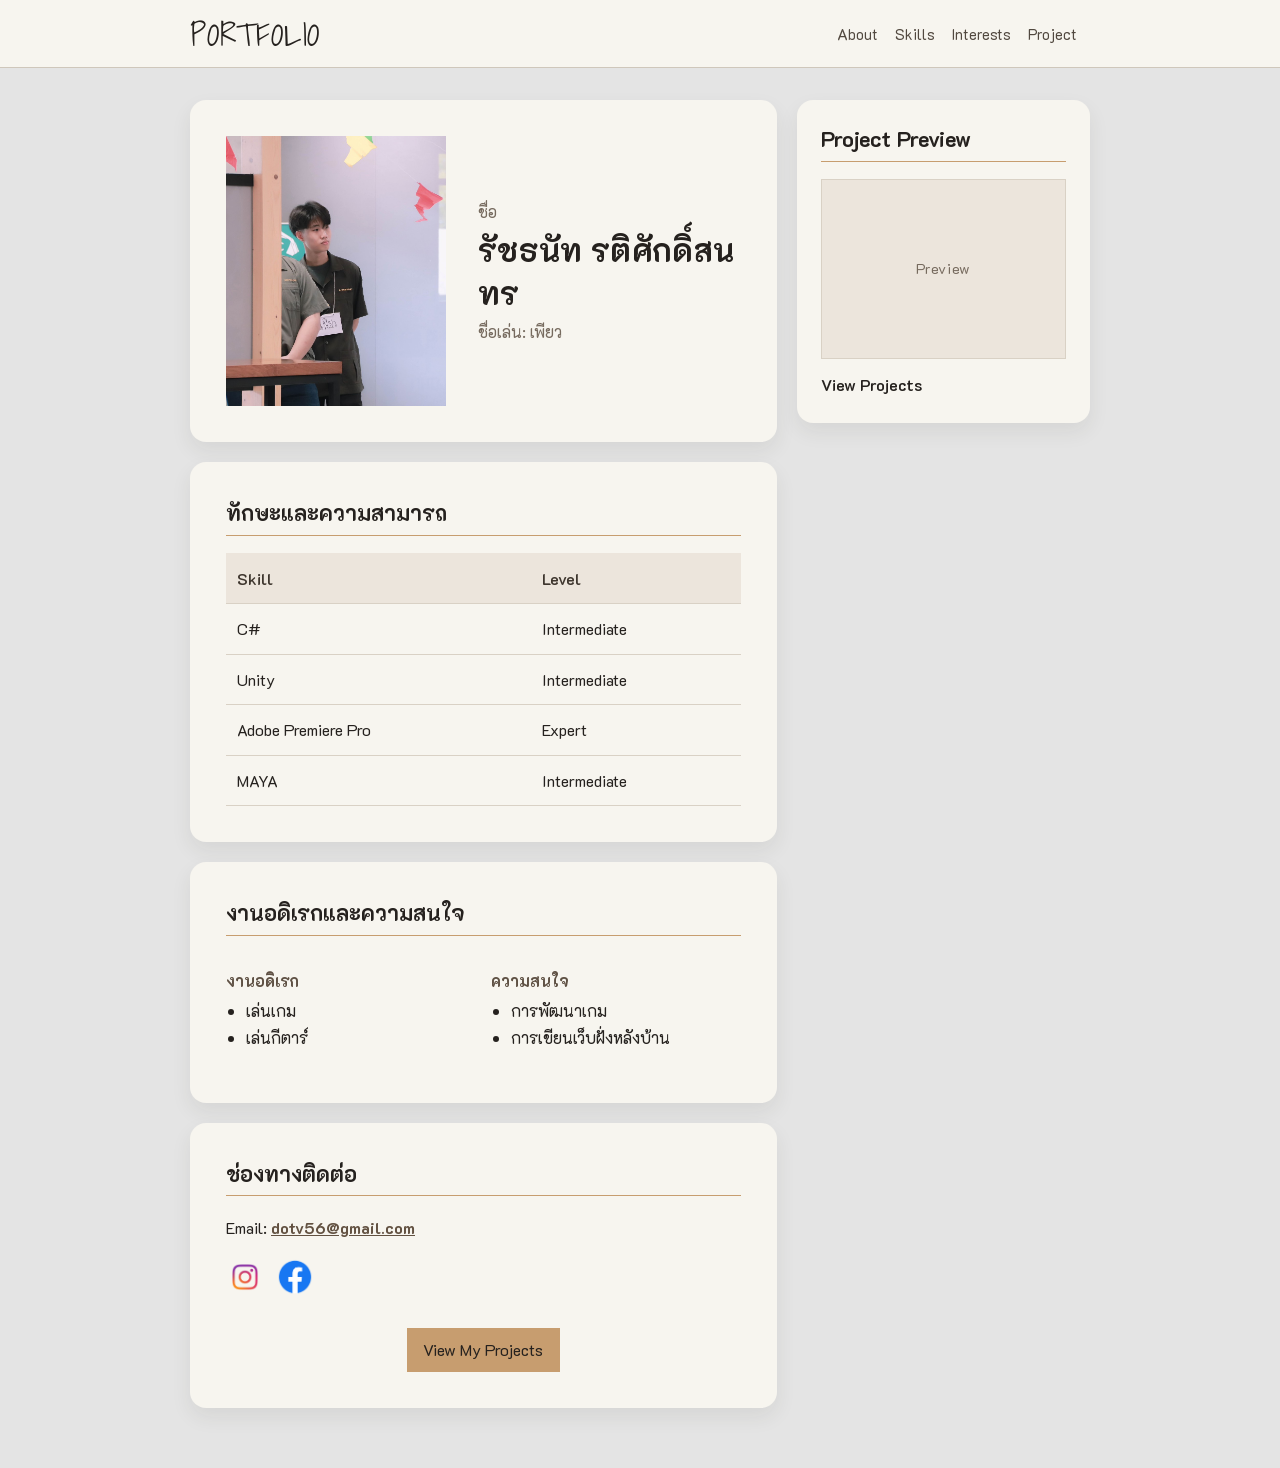
==== PortProject/index.html @ 0b239f5e "P6" ====
<!DOCTYPE html>
<html lang="th">
<head>
    <meta charset="UTF-8">
    <meta name="viewport" content="width=device-width, initial-scale=1.0">
    <title>Portfolio | รัชธนัท รติศักดิ์สนทร</title>
    <link rel="preconnect" href="https://fonts.googleapis.com">
    <link rel="preconnect" href="https://fonts.gstatic.com" crossorigin>
    <link href="https://fonts.googleapis.com/css2?family=K2D:ital,wght@0,100;0,200;0,300;0,400;0,500;0,600;0,700;0,800;1,100;1,200;1,300;1,400;1,500;1,600;1,700;1,800&family=Shadows+Into+Light&display=swap" rel="stylesheet">
    <link rel="stylesheet" href="style.css">
</head>
<body>
    <header class="site-header">
        <div class="header-content">
            <a class="site-name" href="index.html">PORTFOLIO</a>
            <nav aria-label="เมนูหลัก">
                <a href="#about">About</a>
                <a href="#skills">Skills</a>
                <a href="#interests">Interests</a>
                <a href="project.html">Project</a>
            </nav>
        </div>
    </header>

    <main class="page-content portfolio-page">
        <div class="portfolio-layout">
            <div class="portfolio-main">
                <section class="intro" id="about">
                    <img class="profile-photo" src="My%20pic/S__18489368.jpg" alt="รูปถ่ายของรัชธนัท รติศักดิ์สนทร">
                    <div class="intro-text">
                        <p class="greeting">ชื่อ</p>
                        <h1>รัชธนัท รติศักดิ์สนทร</h1>
                        <p class="nickname">ชื่อเล่น: เพียว</p>
                    </div>
                </section>

                <section class="content-section" id="skills">
                    <h2>ทักษะและความสามารถ</h2>
                    <table>
                        <thead>
                            <tr>
                                <th>Skill</th>
                                <th>Level</th>
                            </tr>
                        </thead>
                        <tbody>
                            <tr>
                                <td>C#</td>
                                <td>Intermediate</td>
                            </tr>
                            <tr>
                                <td>Unity</td>
                                <td>Intermediate</td>
                            </tr>
                            <tr>
                                <td>Adobe Premiere Pro</td>
                                <td>Expert</td>
                            </tr>
                            <tr>
                                <td>MAYA</td>
                                <td>Intermediate</td>
                            </tr>
                        </tbody>
                    </table>
                </section>

                <section class="content-section" id="interests">
                    <h2>งานอดิเรกและความสนใจ</h2>
                    <div class="two-columns">
                        <div>
                            <h3>งานอดิเรก</h3>
                            <ul>
                                <li>เล่นเกม</li>
                                <li>เล่นกีตาร์</li>
                            </ul>
                        </div>
                        <div>
                            <h3>ความสนใจ</h3>
                            <ul>
                                <li>การพัฒนาเกม</li>
                                <li>การเขียนเว็บฝั่งหลังบ้าน</li>
                            </ul>
                        </div>
                    </div>
                </section>

                <section class="content-section contact-section" id="contact">
                    <h2>ช่องทางติดต่อ</h2>
                    <p class="email-link">Email: <a href="mailto:dotv56@gmail.com">dotv56@gmail.com</a></p>
                    <p class="social-links">
                        <a href="https://www.instagram.com/nmps_pure/?hl=en" target="_blank" rel="noopener noreferrer">
                            <img src="My%20pic/pngtree-instagram-icon-instagram-logo-png-image_3584853.png" alt="Instagram">
                        </a>
                        <a href="https://www.facebook.com/RattanutRuttisaksuntorn" target="_blank" rel="noopener noreferrer">
                            <img src="My%20pic/image.png" alt="Facebook">
                        </a>
                    </p>
                    <p class="project-link-area">
                        <a class="main-link" href="project.html">View My Projects</a>
                    </p>
                </section>
            </div>

            <aside class="project-preview-sidebar" aria-label="ตัวอย่างผลงาน">
                <h2>Project Preview</h2>
                <a class="project-preview-card" href="project.html">
                    <span class="preview-placeholder">Preview</span>
                    <span class="preview-label">View Projects</span>
                </a>
            </aside>
        </div>
    </main>

</body>
</html>
---- PortProject/style.css ----
* {
    box-sizing: border-box;
}

html {
    scroll-behavior: smooth;
}

body {
    background-color: #e4e4e4;
    color: #25211e;
    font-family: "K2D", Tahoma, Arial, sans-serif;
    font-size: 1rem;
    line-height: 1.7;
    margin: 0;
}

.site-header {
    background-color: #f7f5ef;
    border-bottom: 1px solid #cfc7bb;
}

.header-content,
.page-content {
    margin: 0 auto;
    max-width: 900px;
    width: 92%;
}

.header-content {
    align-items: flex-start;
    display: flex;
    flex-direction: column;
    justify-content: space-between;
    padding: 1.1rem 0;
}

.site-name {
    color: #25211e;
    display: inline-block;
    font-family: "Shadows Into Light", cursive;
    font-size: 2rem;
    font-weight: normal;
    letter-spacing: 0.05rem;
    line-height: 1;
    text-decoration: none;
}

nav {
    margin-top: 0.65rem;
    text-align: left;
}

nav a {
    color: #51483f;
    display: inline-block;
    font-size: 0.92rem;
    margin-right: 0.8rem;
    text-decoration: none;
    transition: color 0.2s ease;
}

.nav-divider {
    color: #aa9d8d;
    margin-right: 0.8rem;
}

nav a:hover,
nav a:focus,
.email-link a:hover,
.email-link a:focus {
    color: #a87444;
    text-decoration: underline;
}

.page-content {
    padding: 2rem 0 2.5rem;
}

.portfolio-layout {
    display: grid;
    gap: 1.25rem;
    grid-template-columns: 1fr;
}

.project-preview-sidebar {
    background-color: #f7f5ef;
    border-radius: 16px;
    box-shadow: 0 9px 20px rgba(51, 45, 39, 0.08);
    margin-bottom: 1.25rem;
    padding: 1.5rem;
}

.project-preview-card {
    color: #25211e;
    display: block;
    text-decoration: none;
}

.preview-placeholder {
    align-items: center;
    background-color: #ece5dc;
    border: 1px solid #d9d1c5;
    color: #766a5e;
    display: flex;
    font-size: 0.9rem;
    justify-content: center;
    letter-spacing: 0.04rem;
    min-height: 180px;
}

.preview-label {
    display: block;
    font-weight: 600;
    margin-top: 0.75rem;
}

.project-preview-card:hover .preview-placeholder,
.project-preview-card:focus .preview-placeholder {
    background-color: #e2d8ca;
}

.project-preview-card:hover .preview-label,
.project-preview-card:focus .preview-label {
    color: #a87444;
}

.intro,
.content-section {
    background-color: #f7f5ef;
    border-radius: 16px;
    box-shadow: 0 9px 20px rgba(51, 45, 39, 0.08);
    margin-bottom: 1.25rem;
    padding: 1.5rem;
}

.intro {
    text-align: center;
}

.profile-photo {
    display: block;
    height: 270px;
    margin: 0 auto 1.5rem;
    object-fit: cover;
    object-position: center;
    width: 220px;
}

.greeting,
.nickname {
    color: #766a5e;
    margin: 0;
}

h1,
h2,
h3 {
    color: #25211e;
    line-height: 1.35;
}

h1 {
    font-size: 1.8rem;
    letter-spacing: 0.02rem;
    margin: 0.2rem 0;
}

h2 {
    border-bottom: 1px solid #c79d6f;
    font-size: 1.35rem;
    margin-top: 0;
    padding-bottom: 0.45rem;
}

h3 {
    color: #5f5144;
    font-size: 1rem;
    margin-bottom: 0.35rem;
}

.main-link {
    background-color: #c79d6f;
    color: #25211e;
    display: inline-block;
    margin-top: 0.5rem;
    padding: 0.55rem 1.05rem;
    text-decoration: none;
    transition: background-color 0.2s ease;
}

.main-link:hover,
.main-link:focus {
    background-color: #b8895d;
}

table {
    border-collapse: collapse;
    width: 100%;
}

th,
td {
    border-bottom: 1px solid #d9d1c5;
    padding: 0.7rem;
    text-align: left;
}

th {
    background-color: #ece5dc;
    color: #3e362e;
    font-weight: 600;
}

.two-columns {
    display: grid;
    gap: 1rem;
    grid-template-columns: 1fr;
}

ul {
    margin-top: 0;
    padding-left: 1.25rem;
}

.email-link a {
    color: #625141;
    font-weight: bold;
}

.social-links {
    align-items: center;
    display: flex;
    gap: 0.75rem;
}

.social-links a {
    display: inline-block;
    height: 38px;
}

.social-links img {
    height: 38px;
    object-fit: cover;
    transition: transform 0.2s ease;
    width: 38px;
}

.social-links a:hover img,
.social-links a:focus img {
    transform: scale(1.06);
}

.project-link-area {
    margin: 1.5rem 0 0;
    text-align: center;
}

.assignment-list {
    display: grid;
    gap: 0.65rem;
    grid-template-columns: 1fr;
    list-style: none;
    padding-left: 0;
}

.assignment-list li {
    background-color: #f1ebe3;
    border-left: 3px solid #c79d6f;
    padding: 0.7rem 0.85rem;
}

@media (min-width: 601px) {
    .header-content,
    .page-content {
        width: 90%;
    }

    .header-content {
        align-items: center;
        flex-direction: row;
    }

    nav {
        margin-top: 0;
        text-align: right;
    }

    .intro,
    .content-section {
        padding: 2.25rem;
    }

    .intro {
        align-items: center;
        display: grid;
        gap: 2rem;
        grid-template-columns: 220px 1fr;
        text-align: left;
    }

    .profile-photo {
        margin: 0;
    }

    h1 {
        font-size: 2rem;
    }

    .two-columns {
        grid-template-columns: 1fr 1fr;
    }

    .assignment-list {
        grid-template-columns: repeat(3, 1fr);
    }
}

@media (min-width: 901px) {
    .portfolio-layout {
        align-items: start;
        grid-template-columns: 2fr 1fr;
    }
}
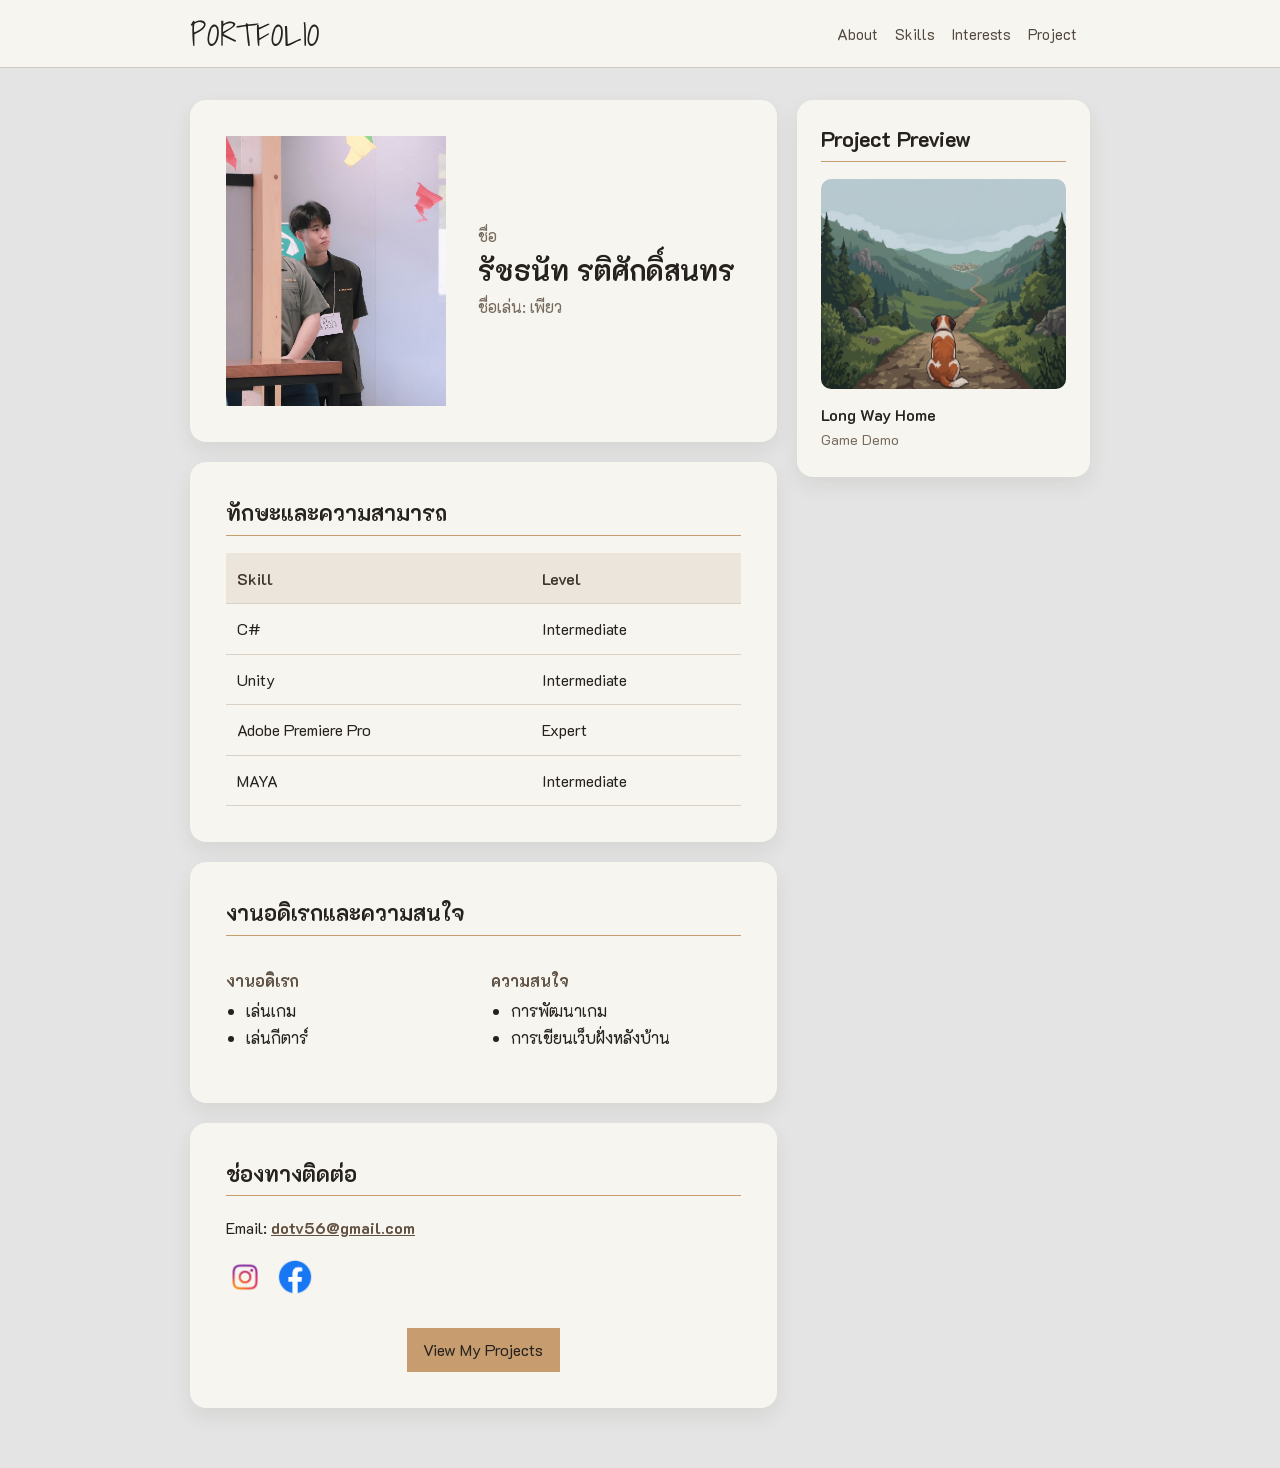
==== commit 87b316ba: "P8" ====
--- a/PortProject/index.html
+++ b/PortProject/index.html
@@ -10,40 +10,37 @@
     <link rel="stylesheet" href="style.css">
 </head>
 <body>
-    <header class="site-header">
+    <div class="site-header">
         <div class="header-content">
             <a class="site-name" href="index.html">PORTFOLIO</a>
-            <nav aria-label="เมนูหลัก">
+            <div class="site-nav">
                 <a href="#about">About</a>
                 <a href="#skills">Skills</a>
                 <a href="#interests">Interests</a>
                 <a href="project.html">Project</a>
-            </nav>
+            </div>
         </div>
-    </header>
+    </div>
 
-    <main class="page-content portfolio-page">
+    <div class="page-content portfolio-page">
         <div class="portfolio-layout">
             <div class="portfolio-main">
-                <section class="intro" id="about">
+                <div class="intro" id="about">
                     <img class="profile-photo" src="My%20pic/S__18489368.jpg" alt="รูปถ่ายของรัชธนัท รติศักดิ์สนทร">
                     <div class="intro-text">
                         <p class="greeting">ชื่อ</p>
                         <h1>รัชธนัท รติศักดิ์สนทร</h1>
                         <p class="nickname">ชื่อเล่น: เพียว</p>
                     </div>
-                </section>
+                </div>
 
-                <section class="content-section" id="skills">
+                <div class="content-section" id="skills">
                     <h2>ทักษะและความสามารถ</h2>
                     <table>
-                        <thead>
-                            <tr>
-                                <th>Skill</th>
-                                <th>Level</th>
-                            </tr>
-                        </thead>
-                        <tbody>
+                        <tr>
+                            <th>Skill</th>
+                            <th>Level</th>
+                        </tr>
                             <tr>
                                 <td>C#</td>
                                 <td>Intermediate</td>
@@ -60,11 +57,10 @@
                                 <td>MAYA</td>
                                 <td>Intermediate</td>
                             </tr>
-                        </tbody>
                     </table>
-                </section>
+                </div>
 
-                <section class="content-section" id="interests">
+                <div class="content-section" id="interests">
                     <h2>งานอดิเรกและความสนใจ</h2>
                     <div class="two-columns">
                         <div>
@@ -82,34 +78,35 @@
                             </ul>
                         </div>
                     </div>
-                </section>
+                </div>
 
-                <section class="content-section contact-section" id="contact">
+                <div class="content-section contact-section" id="contact">
                     <h2>ช่องทางติดต่อ</h2>
                     <p class="email-link">Email: <a href="mailto:dotv56@gmail.com">dotv56@gmail.com</a></p>
                     <p class="social-links">
-                        <a href="https://www.instagram.com/nmps_pure/?hl=en" target="_blank" rel="noopener noreferrer">
+                        <a href="https://www.instagram.com/nmps_pure/?hl=en">
                             <img src="My%20pic/pngtree-instagram-icon-instagram-logo-png-image_3584853.png" alt="Instagram">
                         </a>
-                        <a href="https://www.facebook.com/RattanutRuttisaksuntorn" target="_blank" rel="noopener noreferrer">
+                        <a href="https://www.facebook.com/RattanutRuttisaksuntorn">
                             <img src="My%20pic/image.png" alt="Facebook">
                         </a>
                     </p>
                     <p class="project-link-area">
                         <a class="main-link" href="project.html">View My Projects</a>
                     </p>
-                </section>
+                </div>
             </div>
 
-            <aside class="project-preview-sidebar" aria-label="ตัวอย่างผลงาน">
+            <div class="project-preview-sidebar">
                 <h2>Project Preview</h2>
-                <a class="project-preview-card" href="project.html">
-                    <span class="preview-placeholder">Preview</span>
-                    <span class="preview-label">View Projects</span>
+                <a class="project-preview-card" href="project.html#long-way-home">
+                    <img class="preview-image" src="My%20pic/long-way-home-cover.png" alt="ภาพปกเกม Long Way Home">
+                    <span class="preview-label">Long Way Home</span>
+                    <span class="preview-subtitle">Game Demo</span>
                 </a>
-            </aside>
+            </div>
         </div>
-    </main>
+    </div>
 
 </body>
 </html>
--- a/PortProject/style.css
+++ b/PortProject/style.css
@@ -1,9 +1,5 @@
 * {
     box-sizing: border-box;
-}
-
-html {
-    scroll-behavior: smooth;
 }
 
 body {
@@ -46,12 +42,12 @@
     text-decoration: none;
 }
 
-nav {
+.site-nav {
     margin-top: 0.65rem;
     text-align: left;
 }
 
-nav a {
+.site-nav a {
     color: #51483f;
     display: inline-block;
     font-size: 0.92rem;
@@ -65,8 +61,8 @@
     margin-right: 0.8rem;
 }
 
-nav a:hover,
-nav a:focus,
+.site-nav a:hover,
+.site-nav a:focus,
 .email-link a:hover,
 .email-link a:focus {
     color: #a87444;
@@ -97,16 +93,12 @@
     text-decoration: none;
 }
 
-.preview-placeholder {
-    align-items: center;
-    background-color: #ece5dc;
-    border: 1px solid #d9d1c5;
-    color: #766a5e;
-    display: flex;
-    font-size: 0.9rem;
-    justify-content: center;
-    letter-spacing: 0.04rem;
-    min-height: 180px;
+.preview-image {
+    border-radius: 10px;
+    display: block;
+    max-height: 320px;
+    object-fit: cover;
+    width: 100%;
 }
 
 .preview-label {
@@ -115,9 +107,10 @@
     margin-top: 0.75rem;
 }
 
-.project-preview-card:hover .preview-placeholder,
-.project-preview-card:focus .preview-placeholder {
-    background-color: #e2d8ca;
+.preview-subtitle {
+    color: #766a5e;
+    display: block;
+    font-size: 0.9rem;
 }
 
 .project-preview-card:hover .preview-label,
@@ -143,7 +136,6 @@
     height: 270px;
     margin: 0 auto 1.5rem;
     object-fit: cover;
-    object-position: center;
     width: 220px;
 }
 
@@ -267,7 +259,94 @@
 .assignment-list li {
     background-color: #f1ebe3;
     border-left: 3px solid #c79d6f;
+}
+
+.assignment-list a {
+    color: #25211e;
+    display: block;
     padding: 0.7rem 0.85rem;
+    text-decoration: none;
+}
+
+.assignment-list a:hover,
+.assignment-list a:focus {
+    background-color: #e2d8ca;
+    text-decoration: underline;
+}
+
+.game-title {
+    font-size: 1.3rem;
+    margin-top: 0;
+}
+
+#long-way-home {
+    padding-top: 1rem;
+}
+
+.game-type {
+    color: #766a5e;
+    margin-top: 0;
+}
+
+.game-gallery {
+    margin: 1.5rem 0;
+}
+
+.game-gallery img,
+.game-video-link img {
+    border-radius: 10px;
+    display: block;
+    width: 100%;
+}
+
+.game-gallery-controls {
+    align-items: center;
+    display: flex;
+    flex-wrap: wrap;
+    gap: 0.5rem 1rem;
+    justify-content: space-between;
+    margin-top: 0.75rem;
+}
+
+.game-gallery-controls p {
+    color: #766a5e;
+    margin: 0;
+}
+
+.game-gallery-controls button {
+    background-color: #ece5dc;
+    border: 1px solid #d9d1c5;
+    border-radius: 6px;
+    color: #25211e;
+    cursor: pointer;
+    font-family: inherit;
+    font-size: 1rem;
+    padding: 0.4rem 0.8rem;
+}
+
+.game-gallery-controls button:hover,
+.game-gallery-controls button:focus {
+    background-color: #e2d8ca;
+}
+
+.game-features {
+    margin-bottom: 1.5rem;
+}
+
+.game-video-link {
+    color: #625141;
+    display: block;
+    text-decoration: none;
+}
+
+.game-video-link span {
+    display: block;
+    margin-top: 0.5rem;
+}
+
+.game-video-link:hover,
+.game-video-link:focus {
+    text-decoration: underline;
 }
 
 @media (min-width: 601px) {
@@ -281,7 +360,7 @@
         flex-direction: row;
     }
 
-    nav {
+    .site-nav {
         margin-top: 0;
         text-align: right;
     }
@@ -321,4 +400,8 @@
         align-items: start;
         grid-template-columns: 2fr 1fr;
     }
-}
+
+    .intro h1 {
+        font-size: 1.75rem;
+    }
+}
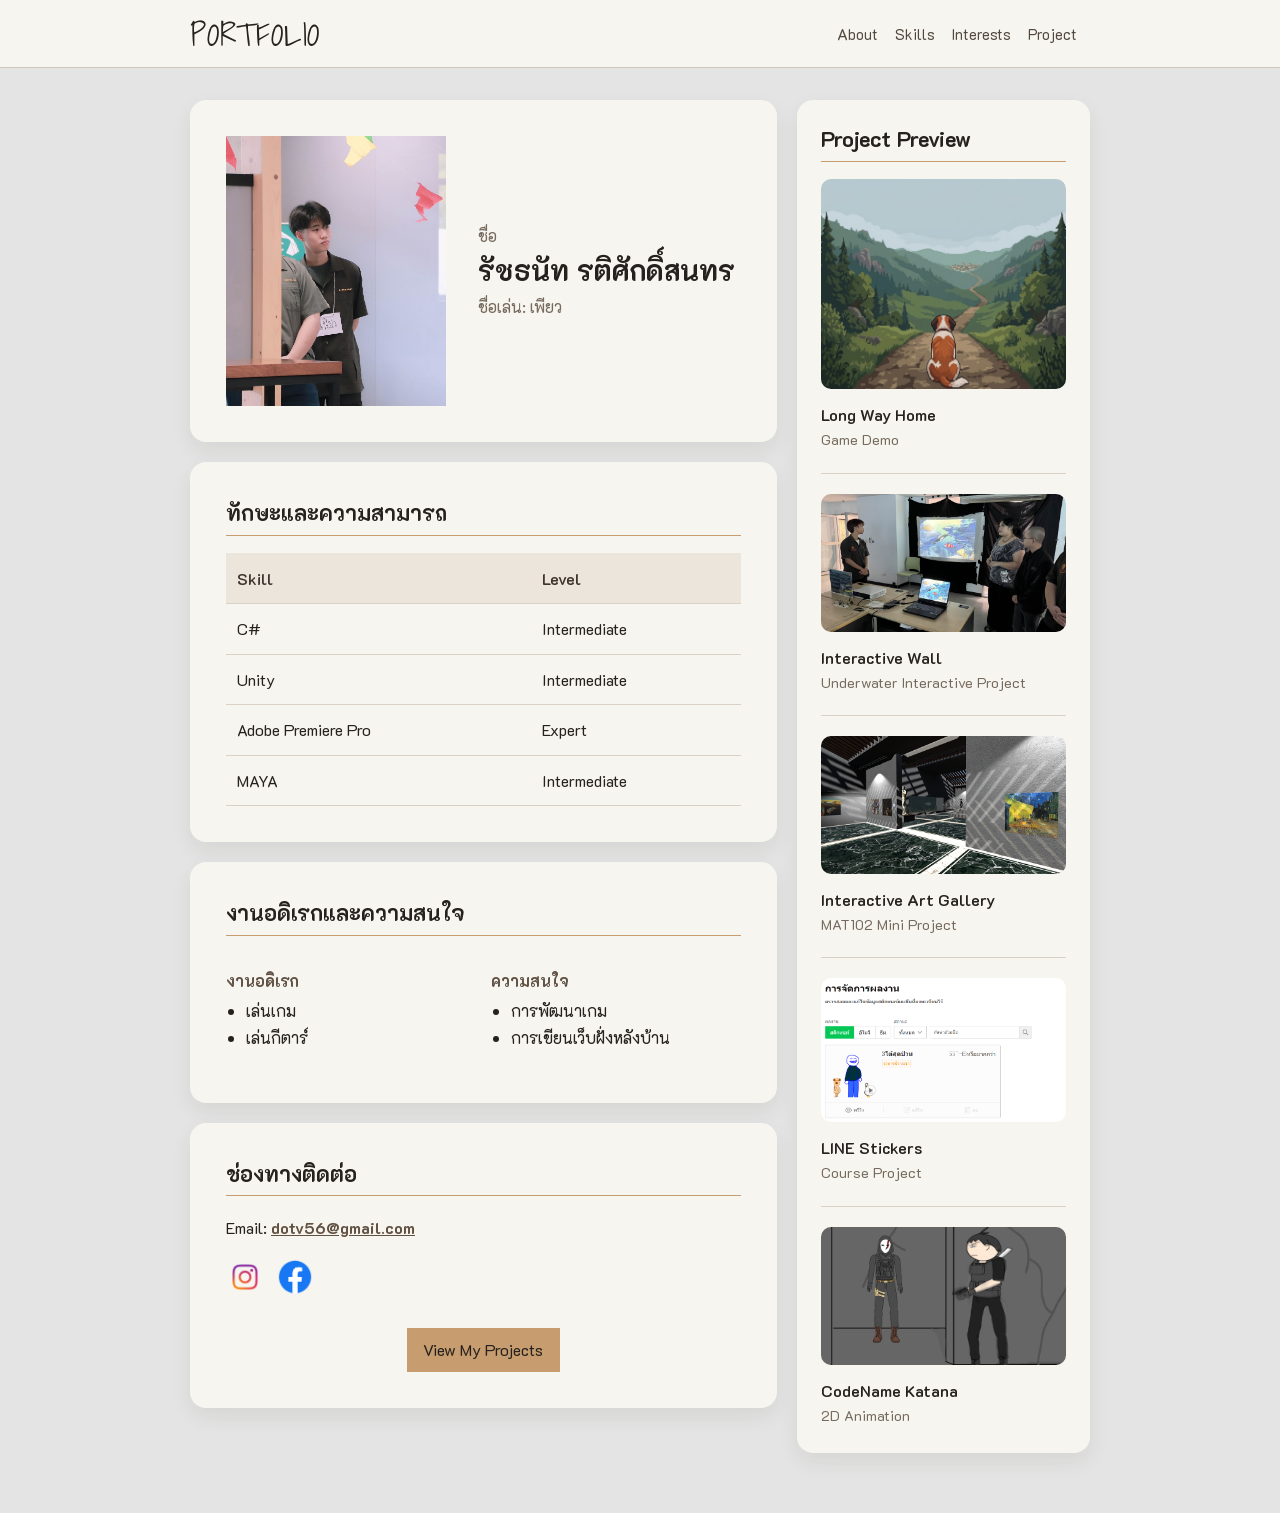
==== commit cfa0d362: "ADD AS2" ====
--- a/PortProject/index.html
+++ b/PortProject/index.html
@@ -104,6 +104,26 @@
                     <span class="preview-label">Long Way Home</span>
                     <span class="preview-subtitle">Game Demo</span>
                 </a>
+                <a class="project-preview-card preview-divider" href="project.html#interactive-wall">
+                    <img class="preview-image" src="My%20pic/interactive-wall-demo.jpg" alt="ภาพการสาธิตโปรเจกต์ Interactive Wall ใต้ทะเล">
+                    <span class="preview-label">Interactive Wall</span>
+                    <span class="preview-subtitle">Underwater Interactive Project</span>
+                </a>
+                <a class="project-preview-card preview-divider" href="project.html#interactive-art-gallery">
+                    <img class="preview-image" src="My%20pic/interactive-art-gallery.png" alt="ภาพห้องจัดแสดงของ Interactive Art Gallery">
+                    <span class="preview-label">Interactive Art Gallery</span>
+                    <span class="preview-subtitle">MAT102 Mini Project</span>
+                </a>
+                <a class="project-preview-card preview-divider" href="project.html#line-stickers">
+                    <img class="preview-image" src="My%20pic/line-stickers.png" alt="ภาพตัวอย่างโปรเจกต์สติกเกอร์ LINE">
+                    <span class="preview-label">LINE Stickers</span>
+                    <span class="preview-subtitle">Course Project</span>
+                </a>
+                <a class="project-preview-card preview-divider" href="project.html#code-name-katana">
+                    <img class="preview-image" src="My%20pic/code-name-katana-cover.png" alt="ภาพจากแอนิเมชัน CodeName Katana">
+                    <span class="preview-label">CodeName Katana</span>
+                    <span class="preview-subtitle">2D Animation</span>
+                </a>
             </div>
         </div>
     </div>
--- a/PortProject/style.css
+++ b/PortProject/style.css
@@ -116,6 +116,12 @@
 .project-preview-card:hover .preview-label,
 .project-preview-card:focus .preview-label {
     color: #a87444;
+}
+
+.preview-divider {
+    border-top: 1px solid #d9d1c5;
+    margin-top: 1.25rem;
+    padding-top: 1.25rem;
 }
 
 .intro,
@@ -248,6 +254,38 @@
     text-align: center;
 }
 
+.assignment-filters {
+    display: flex;
+    flex-wrap: wrap;
+    gap: 0.5rem;
+    margin: 1rem 0;
+}
+
+.assignment-filters button {
+    background-color: #ece5dc;
+    border: 1px solid #d9d1c5;
+    border-radius: 6px;
+    color: #25211e;
+    cursor: pointer;
+    font-family: inherit;
+    font-size: 0.9rem;
+    padding: 0.35rem 0.8rem;
+}
+
+.assignment-filters button:hover,
+.assignment-filters button:focus {
+    background-color: #e2d8ca;
+}
+
+.assignment-filters .active-filter {
+    background-color: #c79d6f;
+    border-color: #c79d6f;
+}
+
+.assignment-hidden {
+    display: none;
+}
+
 .assignment-list {
     display: grid;
     gap: 0.65rem;
@@ -274,13 +312,59 @@
     text-decoration: underline;
 }
 
-.game-title {
-    font-size: 1.3rem;
-    margin-top: 0;
-}
-
-#long-way-home {
-    padding-top: 1rem;
+.project-layout,
+.project-list {
+    display: grid;
+    gap: 1.25rem;
+    grid-template-columns: 1fr;
+}
+
+.project-layout .content-section {
+    margin-bottom: 0;
+}
+
+.project-navigation {
+    align-self: start;
+}
+
+.project-navigation a {
+    background-color: #f1ebe3;
+    border-left: 3px solid #c79d6f;
+    color: #25211e;
+    display: block;
+    margin-top: 0.65rem;
+    padding: 0.7rem 0.85rem;
+    text-decoration: none;
+}
+
+.project-navigation a:hover,
+.project-navigation a:focus {
+    background-color: #e2d8ca;
+    text-decoration: underline;
+}
+
+.project-image {
+    border-radius: 10px;
+    display: block;
+    margin-top: 1.5rem;
+    width: 100%;
+}
+
+.project-caption {
+    color: #766a5e;
+    font-size: 0.9rem;
+    margin-top: 0.5rem;
+}
+
+.project-links a {
+    color: #625141;
+    display: block;
+    margin-top: 0.5rem;
+}
+
+.project-links a:hover,
+.project-links a:focus {
+    color: #a87444;
 }
 
 .game-type {
@@ -401,6 +485,20 @@
         grid-template-columns: 2fr 1fr;
     }
 
+    .project-layout {
+        grid-template-columns: 2fr 1fr;
+    }
+
+    .project-list {
+        grid-column: 1;
+        grid-row: 1;
+    }
+
+    .project-navigation {
+        grid-column: 2;
+        grid-row: 1;
+    }
+
     .intro h1 {
         font-size: 1.75rem;
     }
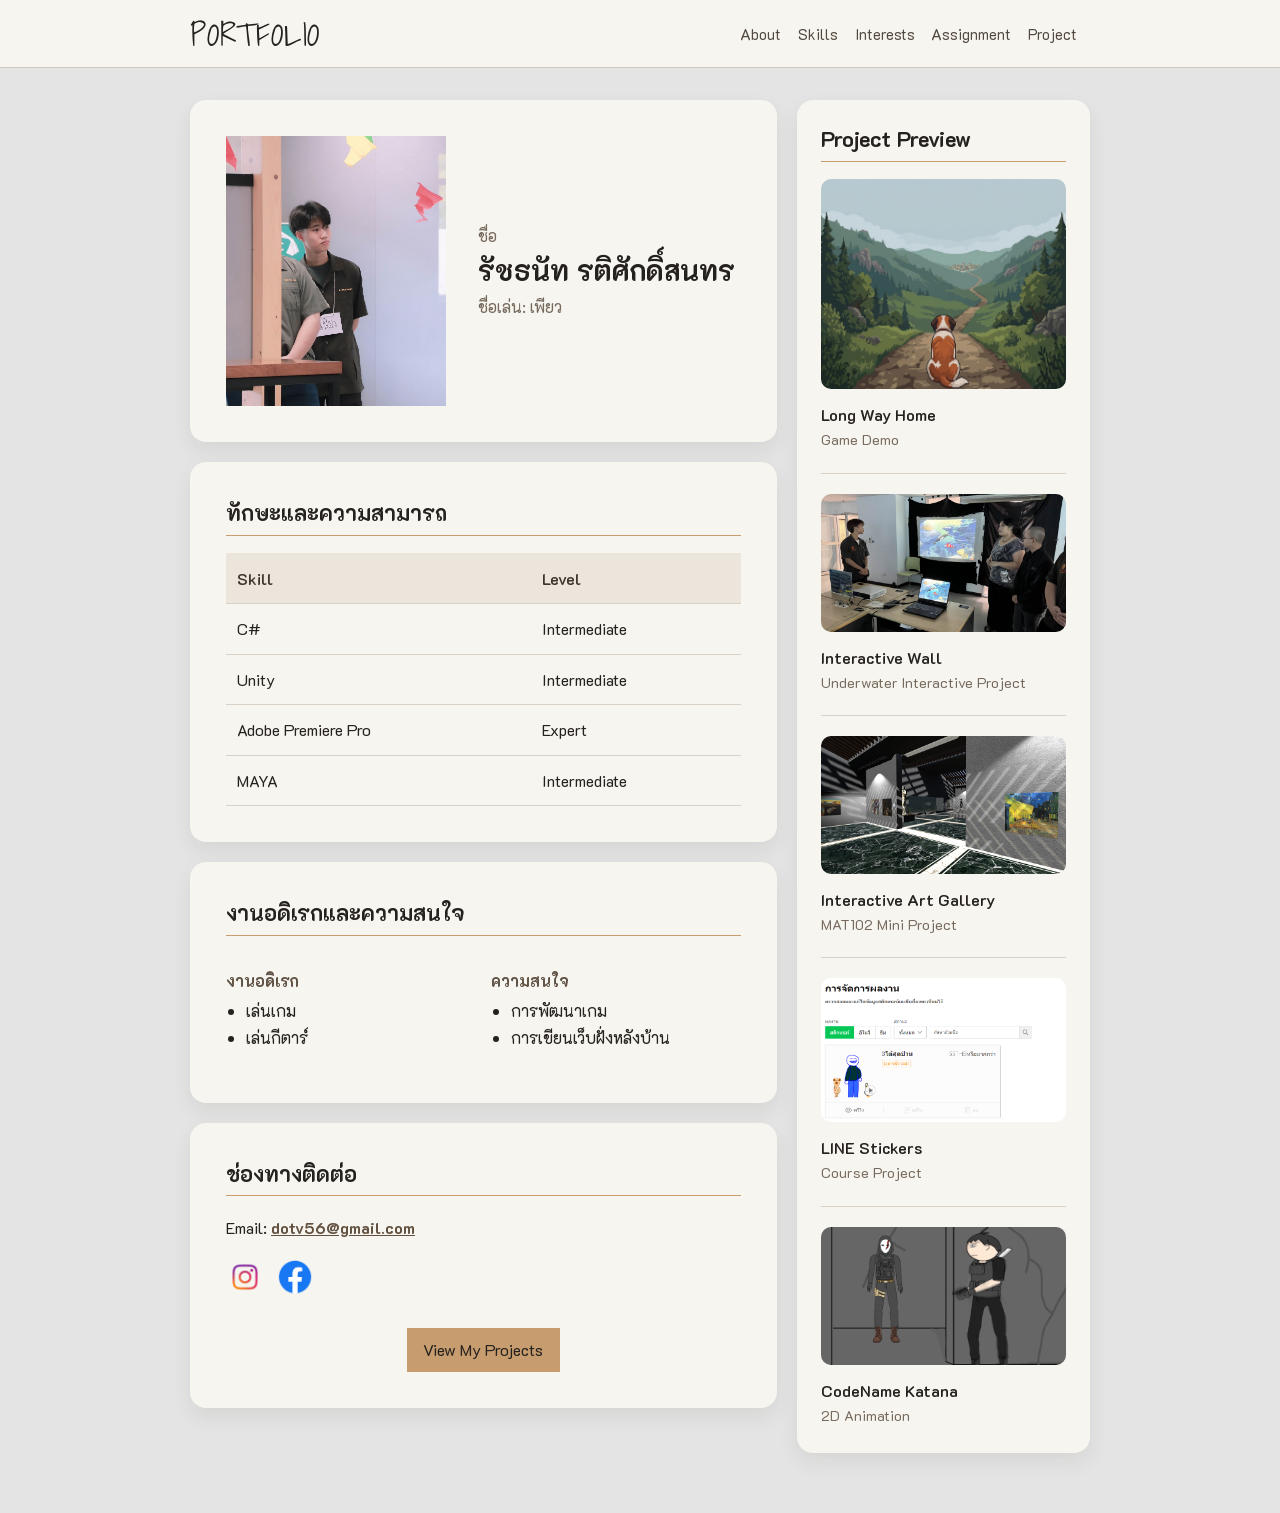
==== commit c3cbb964: "Add" ====
--- a/PortProject/index.html
+++ b/PortProject/index.html
@@ -17,6 +17,7 @@
                 <a href="#about">About</a>
                 <a href="#skills">Skills</a>
                 <a href="#interests">Interests</a>
+                <a href="project.html#assignment">Assignment</a>
                 <a href="project.html">Project</a>
             </div>
         </div>
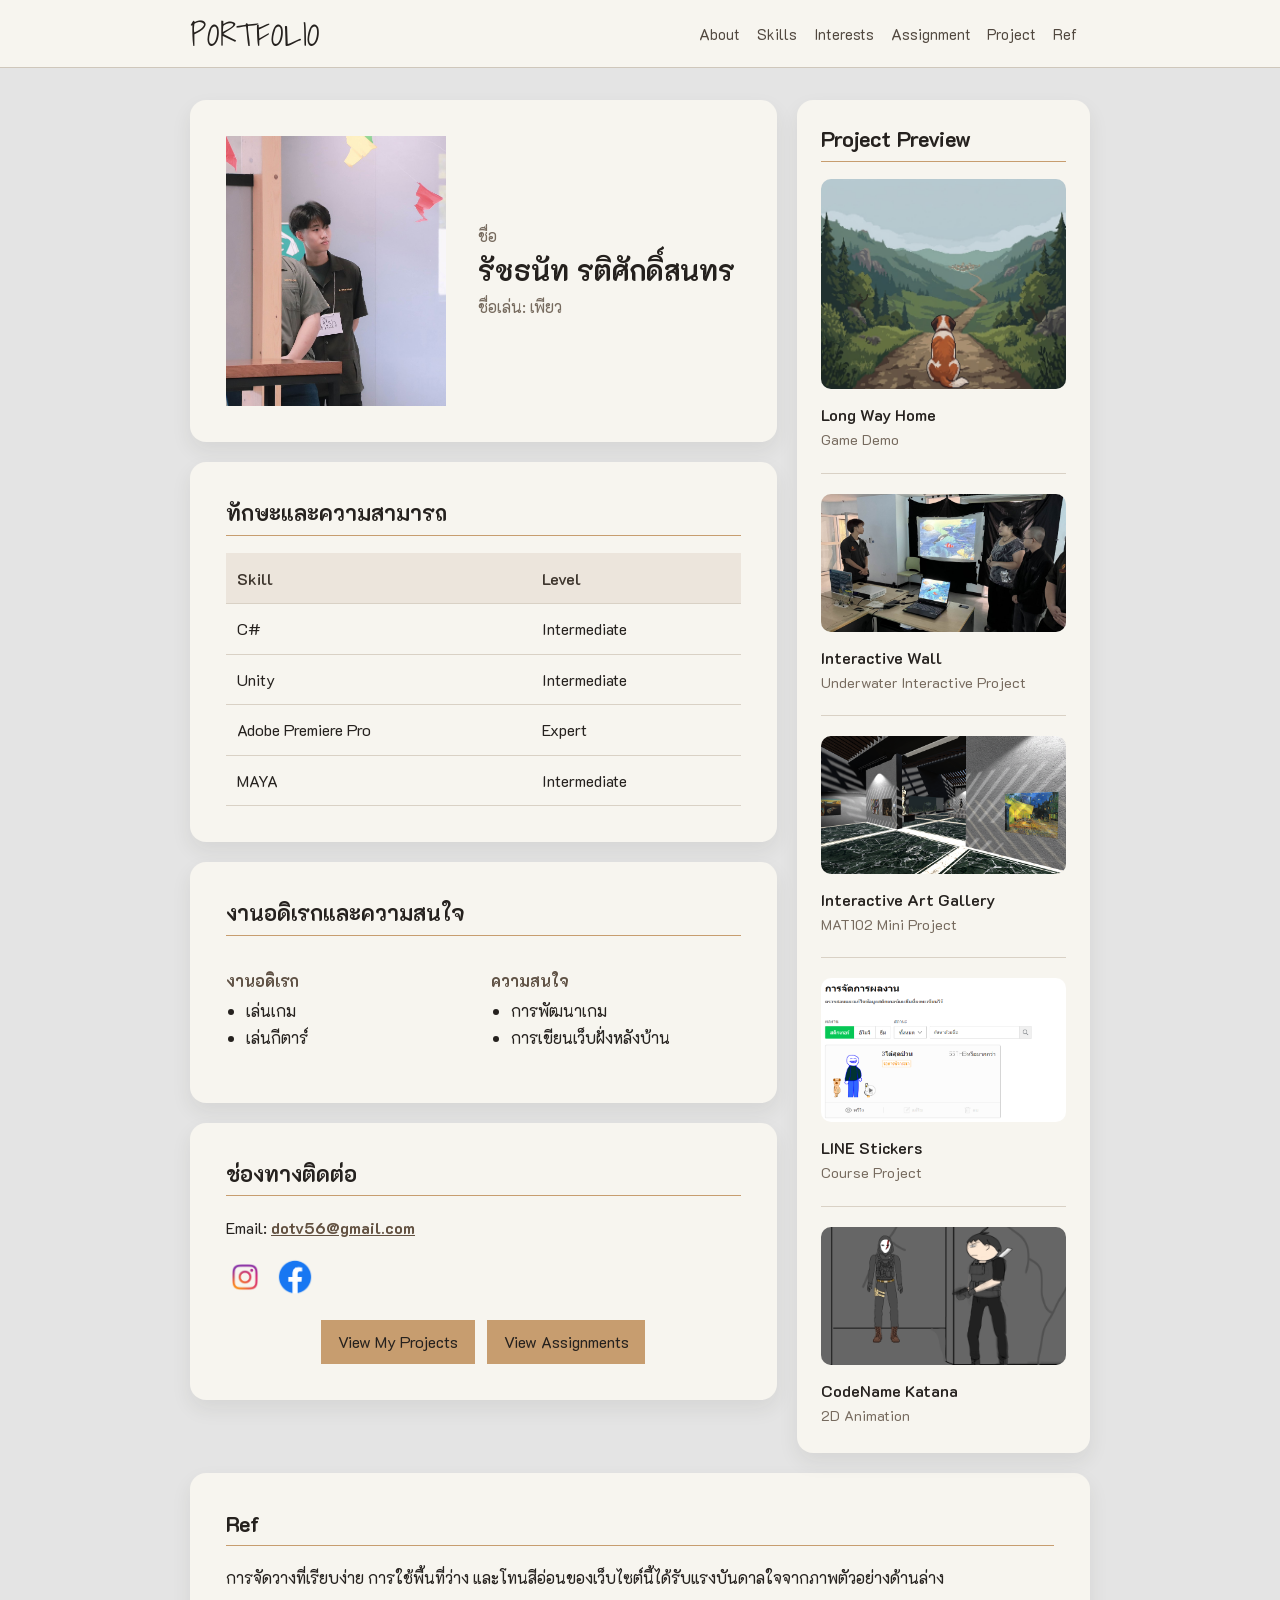
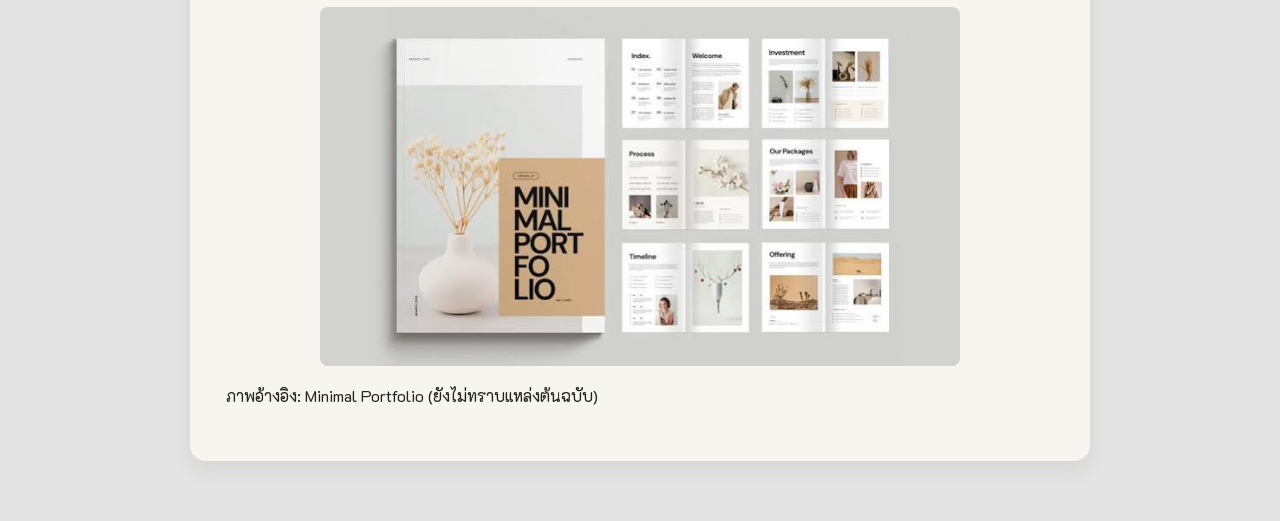
==== commit 47a495da: "Add Assignment and Ref" ====
--- a/PortProject/index.html
+++ b/PortProject/index.html
@@ -19,6 +19,7 @@
                 <a href="#interests">Interests</a>
                 <a href="project.html#assignment">Assignment</a>
                 <a href="project.html">Project</a>
+                <a href="#ref">Ref</a>
             </div>
         </div>
     </div>
@@ -94,6 +95,7 @@
                     </p>
                     <p class="project-link-area">
                         <a class="main-link" href="project.html">View My Projects</a>
+                        <a class="main-link" href="project.html#assignment">View Assignments</a>
                     </p>
                 </div>
             </div>
@@ -127,6 +129,13 @@
                 </a>
             </div>
         </div>
+
+        <div class="content-section" id="ref">
+            <h2>Ref</h2>
+            <p>การจัดวางที่เรียบง่าย การใช้พื้นที่ว่าง และโทนสีอ่อนของเว็บไซต์นี้ได้รับแรงบันดาลใจจากภาพตัวอย่างด้านล่าง</p>
+            <img class="reference-image" src="My%20pic/portfolio-reference.png" alt="ภาพตัวอย่างพอร์ตโฟลิโอสไตล์มินิมอลที่ใช้เป็นแรงบันดาลใจ">
+            <p>ภาพอ้างอิง: Minimal Portfolio (ยังไม่ทราบแหล่งต้นฉบับ)</p>
+        </div>
     </div>
 
 </body>
--- a/PortProject/style.css
+++ b/PortProject/style.css
@@ -181,7 +181,6 @@
     background-color: #c79d6f;
     color: #25211e;
     display: inline-block;
-    margin-top: 0.5rem;
     padding: 0.55rem 1.05rem;
     text-decoration: none;
     transition: background-color 0.2s ease;
@@ -250,8 +249,21 @@
 }
 
 .project-link-area {
+    display: flex;
+    flex-wrap: wrap;
+    gap: 0.75rem;
+    justify-content: center;
     margin: 1.5rem 0 0;
     text-align: center;
+}
+
+.reference-image {
+    border-radius: 8px;
+    display: block;
+    height: auto;
+    margin: 1rem auto 0;
+    max-width: 640px;
+    width: 100%;
 }
 
 .assignment-filters {
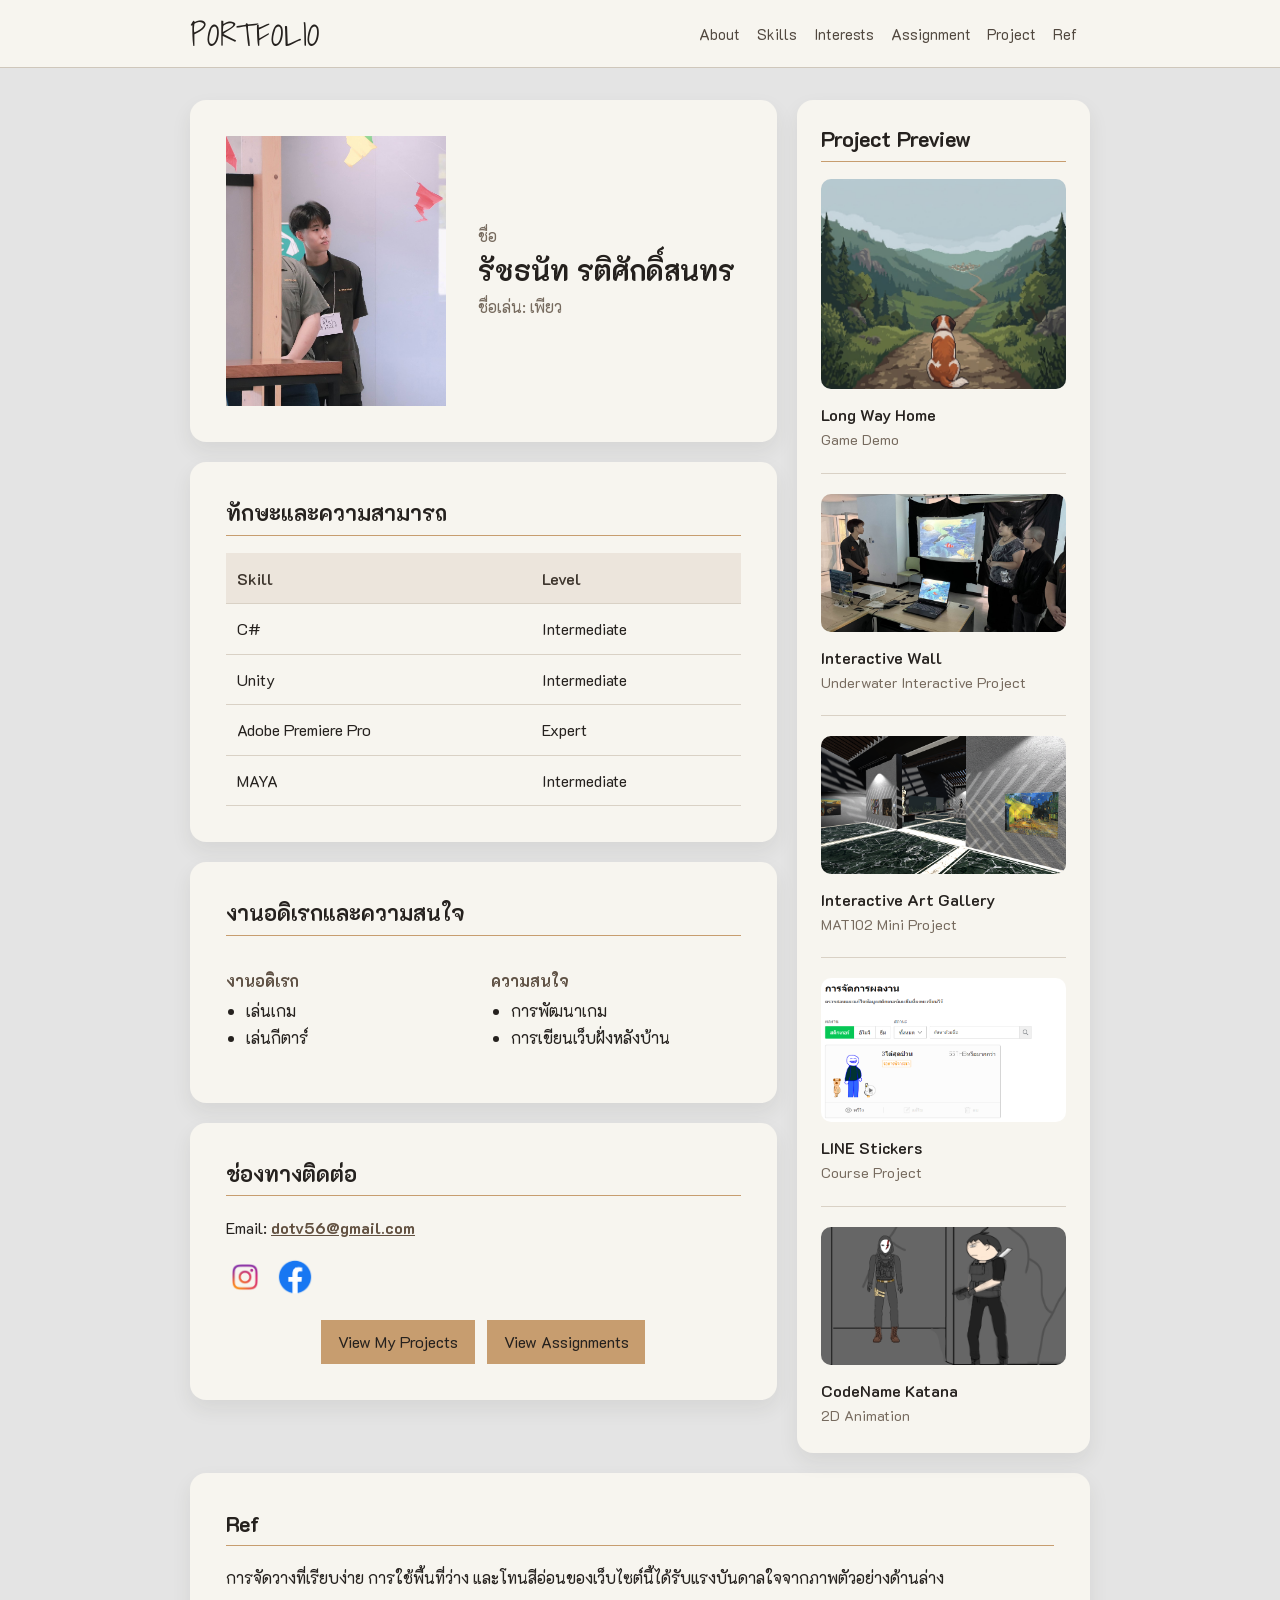
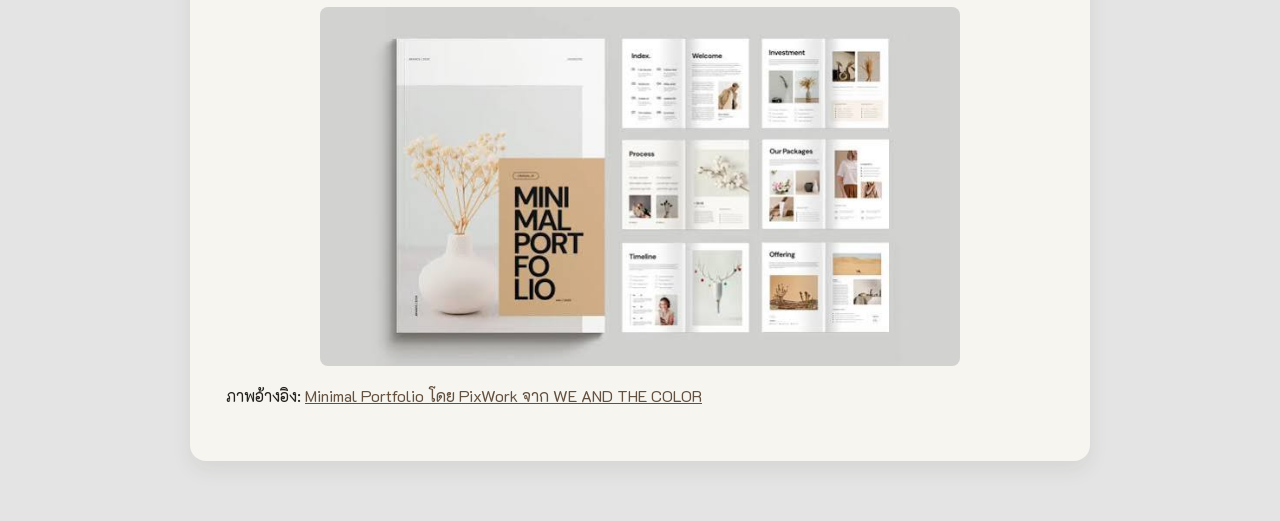
==== commit 8f6941f0: "Add Ref source" ====
--- a/PortProject/index.html
+++ b/PortProject/index.html
@@ -134,7 +134,7 @@
             <h2>Ref</h2>
             <p>การจัดวางที่เรียบง่าย การใช้พื้นที่ว่าง และโทนสีอ่อนของเว็บไซต์นี้ได้รับแรงบันดาลใจจากภาพตัวอย่างด้านล่าง</p>
             <img class="reference-image" src="My%20pic/portfolio-reference.png" alt="ภาพตัวอย่างพอร์ตโฟลิโอสไตล์มินิมอลที่ใช้เป็นแรงบันดาลใจ">
-            <p>ภาพอ้างอิง: Minimal Portfolio (ยังไม่ทราบแหล่งต้นฉบับ)</p>
+            <p>ภาพอ้างอิง: <a href="https://weandthecolor.com/this-adobe-indesign-portfolio-design-template-is-your-secret-to-a-professional-creative-showcase/204142">Minimal Portfolio โดย PixWork จาก WE AND THE COLOR</a></p>
         </div>
     </div>
 
--- a/PortProject/style.css
+++ b/PortProject/style.css
@@ -266,6 +266,15 @@
     width: 100%;
 }
 
+#ref a {
+    color: #625141;
+}
+
+#ref a:hover,
+#ref a:focus {
+    color: #a87444;
+}
+
 .assignment-filters {
     display: flex;
     flex-wrap: wrap;
